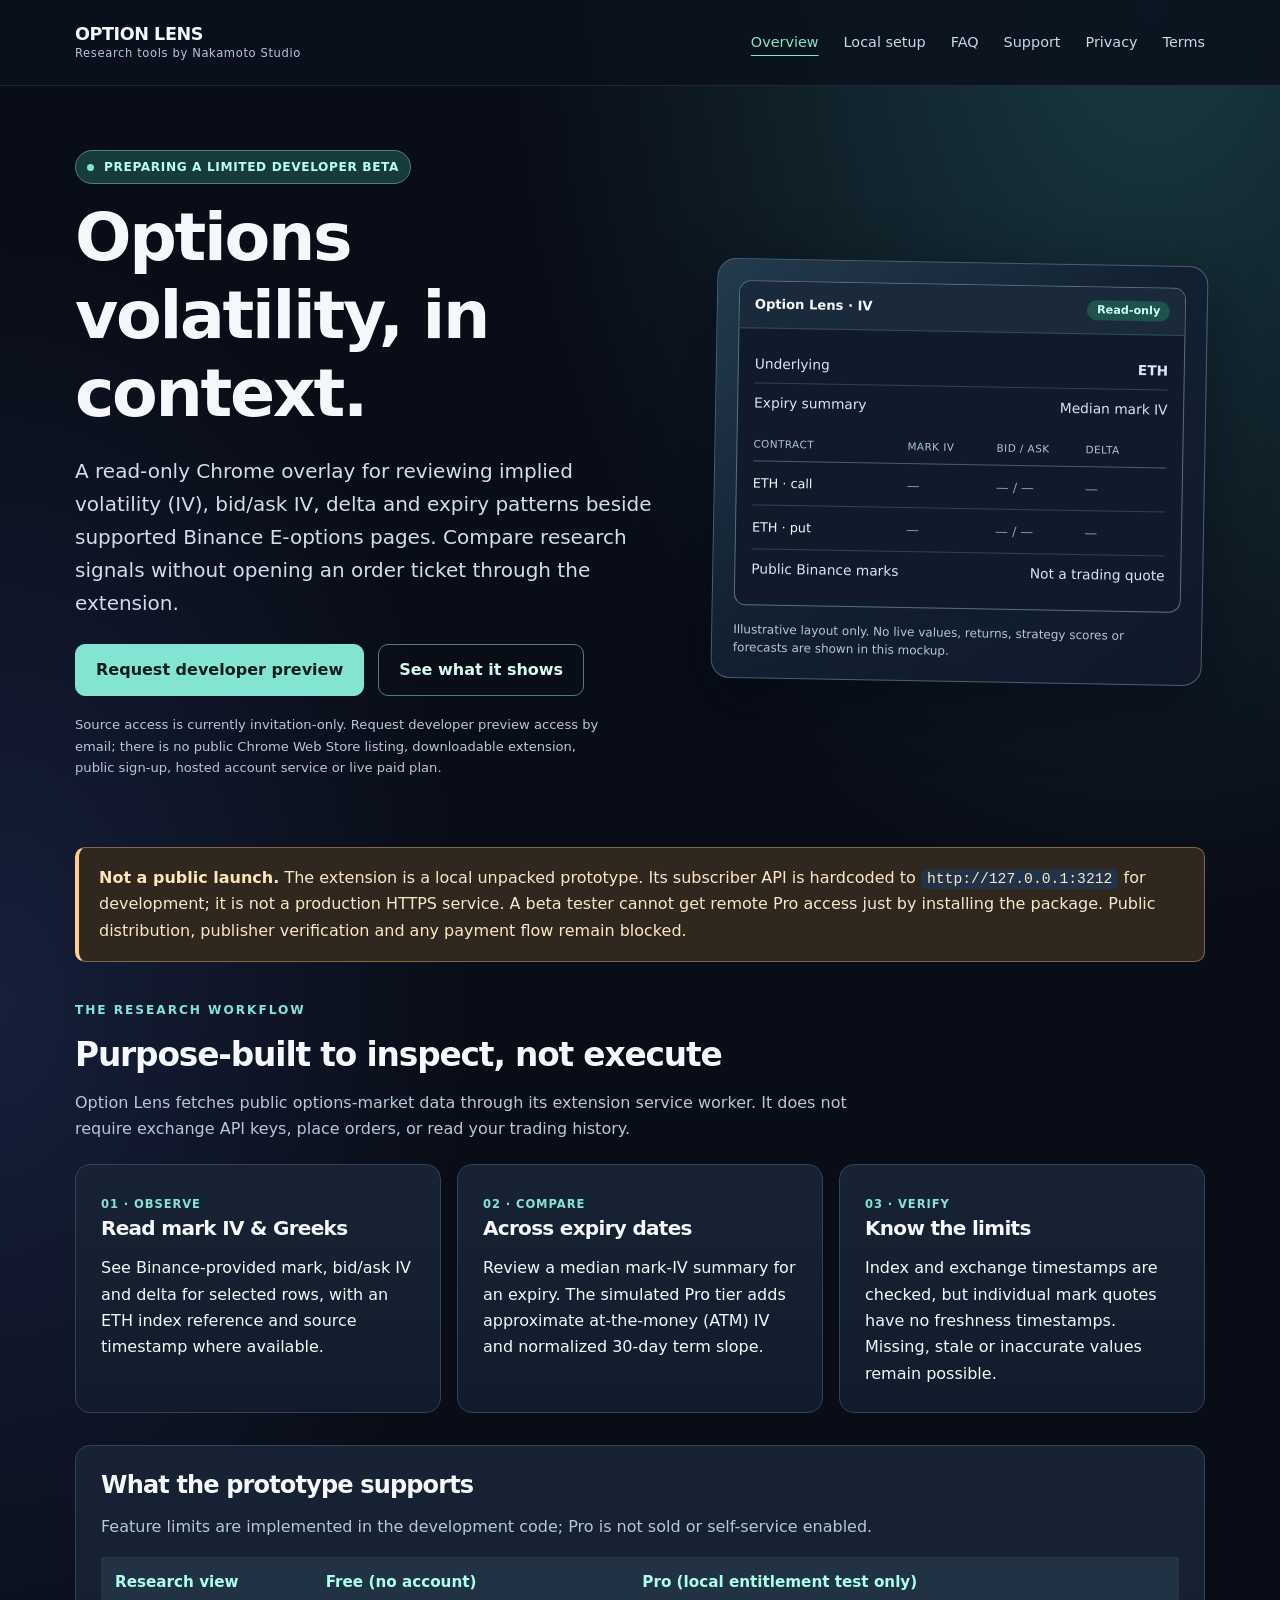
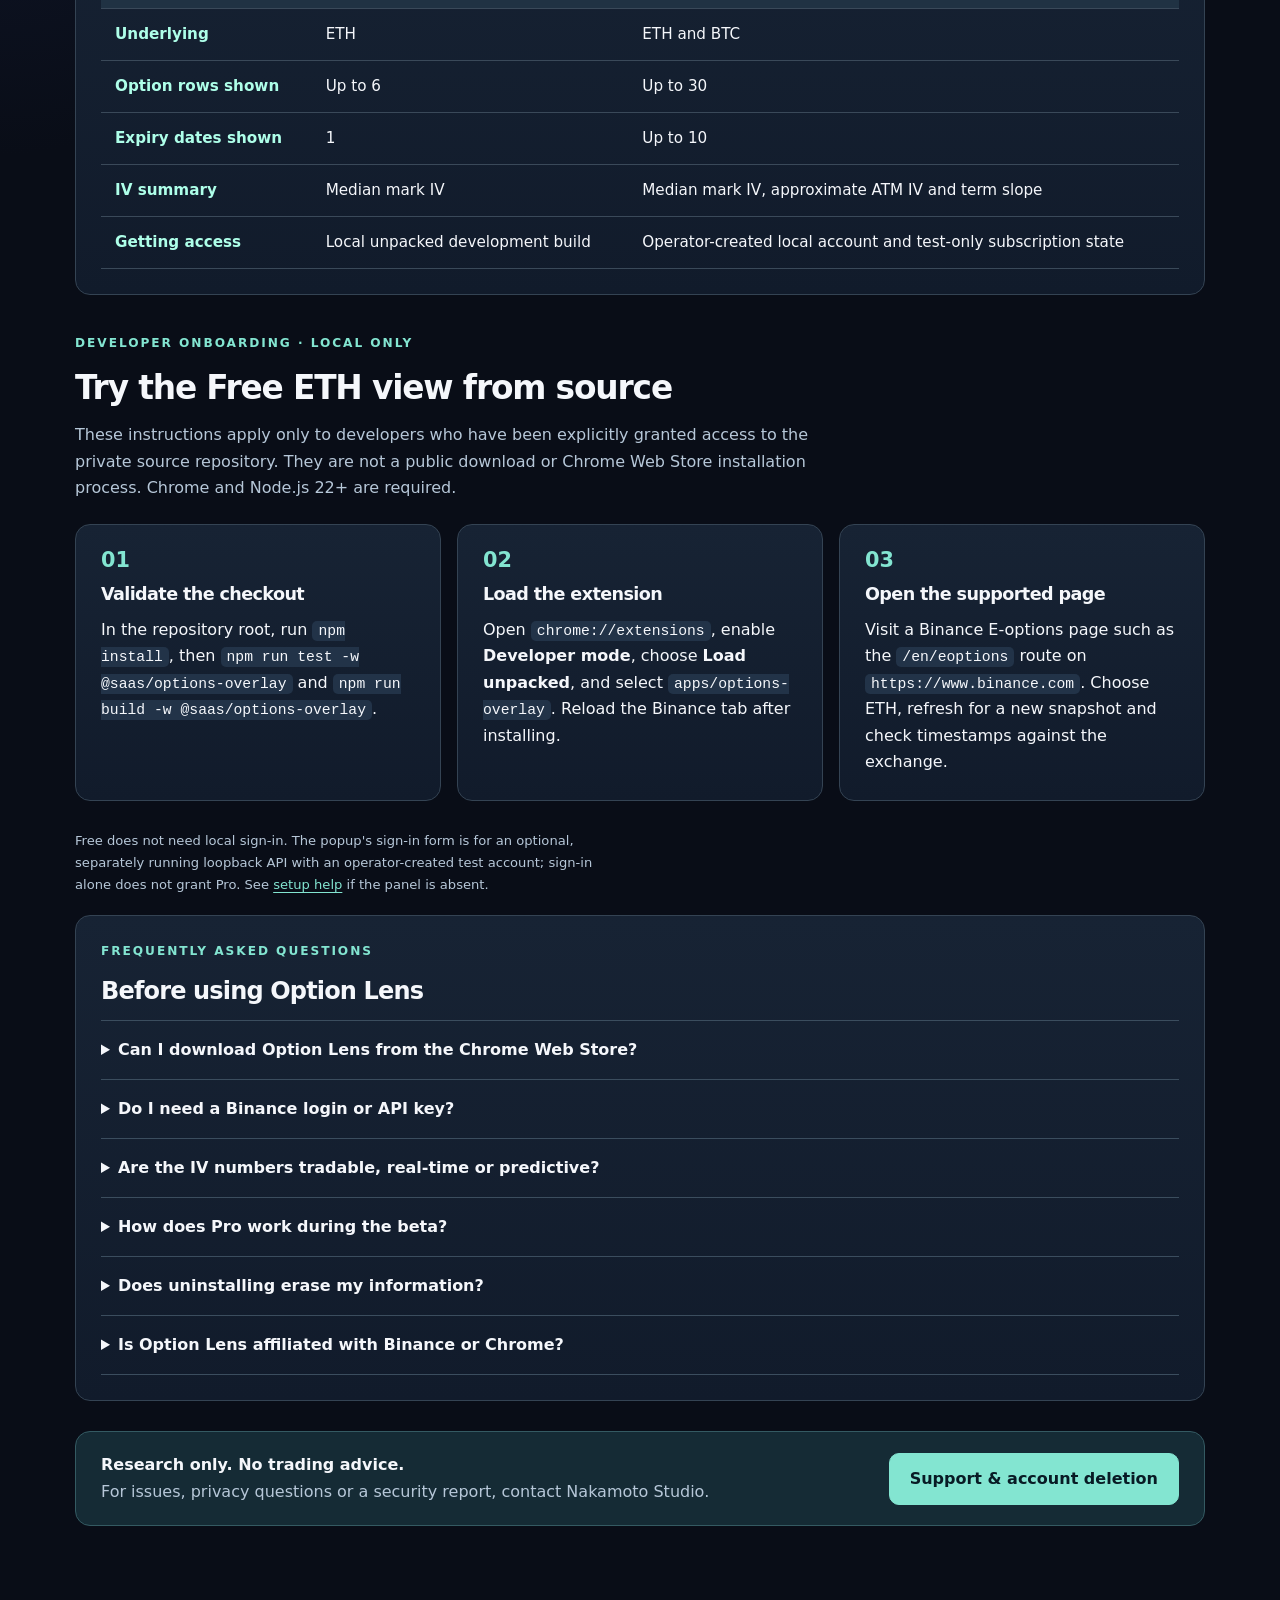
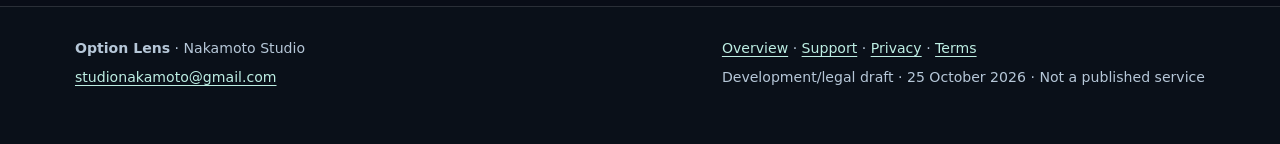
==== index.html @ 5a76d3b4 "site: publish Option Lens early developer beta preview" ====
<!doctype html>
<html lang="en">
<head>
  <meta charset="utf-8">
  <meta name="viewport" content="width=device-width, initial-scale=1">
  <meta name="robots" content="noindex,nofollow">
  <meta name="description" content="Option Lens development beta: read-only ETH and BTC options IV research overlay for supported Binance E-options pages. Not publicly released.">
  <meta name="theme-color" content="#090d17">
  <title>Option Lens — read-only options IV research | Nakamoto Studio</title>
  <link rel="stylesheet" href="./styles.css">
</head>
<body>
  <a class="skip" href="#content">Skip to content</a>
  <header class="top"><div class="wrap">
    <a class="brand" href="./index.html">OPTION LENS <small>Research tools by Nakamoto Studio</small></a>
    <nav aria-label="Main navigation">
      <a href="./index.html" aria-current="page">Overview</a>
      <a href="./index.html#setup">Local setup</a>
      <a href="./index.html#faq">FAQ</a>
      <a href="./support.html">Support</a>
      <a href="./privacy.html">Privacy</a>
      <a href="./terms.html">Terms</a>
    </nav>
  </div></header>
  <main id="content" class="wrap">
    <section class="hero" aria-label="Option Lens overview">
      <div class="hero-copy">
        <span class="eyebrow">Preparing a limited developer beta</span>
        <h1>Options volatility, in context.</h1>
        <p class="lead">A read-only Chrome overlay for reviewing implied volatility (IV), bid/ask IV, delta and expiry patterns beside supported Binance E-options pages. Compare research signals without opening an order ticket through the extension.</p>
        <div class="hero-actions">
          <a class="action" href="mailto:studionakamoto@gmail.com?subject=Option%20Lens%20beta%20access">Request developer preview</a>
          <a class="action action-secondary" href="#features">See what it shows</a>
        </div>
        <p class="fineprint">Source access is currently invitation-only. Request developer preview access by email; there is no public Chrome Web Store listing, downloadable extension, public sign-up, hosted account service or live paid plan.</p>
      </div>
      <figure class="preview" aria-label="Illustrative sketch of the Option Lens overlay, with no live prices">
        <div class="preview-window">
          <div class="preview-bar"><span>Option Lens · IV</span><span class="preview-pill">Read-only</span></div>
          <div class="preview-inside">
            <div class="preview-row"><span>Underlying</span><strong>ETH</strong></div>
            <div class="preview-row"><span>Expiry summary</span><span>Median mark IV</span></div>
            <div class="preview-header"><span>Contract</span><span>Mark IV</span><span>Bid / Ask</span><span>Delta</span></div>
            <div class="preview-grid"><span>ETH · call</span><span>—</span><span>— / —</span><span>—</span></div>
            <div class="preview-grid"><span>ETH · put</span><span>—</span><span>— / —</span><span>—</span></div>
            <div class="preview-row"><span>Public Binance marks</span><span>Not a trading quote</span></div>
          </div>
        </div>
        <figcaption>Illustrative layout only. No live values, returns, strategy scores or forecasts are shown in this mockup.</figcaption>
      </figure>
    </section>

    <aside class="notice" aria-label="Beta availability">
      <p><strong>Not a public launch.</strong> The extension is a local unpacked prototype. Its subscriber API is hardcoded to <code>http://127.0.0.1:3212</code> for development; it is not a production HTTPS service. A beta tester cannot get remote Pro access just by installing the package. Public distribution, publisher verification and any payment flow remain blocked.</p>
    </aside>

    <section id="features" aria-labelledby="features-title">
      <div class="section-head">
        <p class="kicker">The research workflow</p>
        <h2 id="features-title">Purpose-built to inspect, not execute</h2>
        <p>Option Lens fetches public options-market data through its extension service worker. It does not require exchange API keys, place orders, or read your trading history.</p>
      </div>
      <div class="grid">
        <article class="panel"><span class="panel-mark">01 · Observe</span><h2>Read mark IV &amp; Greeks</h2><p>See Binance-provided mark, bid/ask IV and delta for selected rows, with an ETH index reference and source timestamp where available.</p></article>
        <article class="panel"><span class="panel-mark">02 · Compare</span><h2>Across expiry dates</h2><p>Review a median mark-IV summary for an expiry. The simulated Pro tier adds approximate at-the-money (ATM) IV and normalized 30-day term slope.</p></article>
        <article class="panel"><span class="panel-mark">03 · Verify</span><h2>Know the limits</h2><p>Index and exchange timestamps are checked, but individual mark quotes have no freshness timestamps. Missing, stale or inaccurate values remain possible.</p></article>
      </div>
    </section>

    <section class="block" aria-labelledby="tiers-title">
      <h2 id="tiers-title">What the prototype supports</h2>
      <p class="muted">Feature limits are implemented in the development code; Pro is not sold or self-service enabled.</p>
      <div class="table-scroll"><table>
        <thead><tr><th scope="col">Research view</th><th scope="col">Free (no account)</th><th scope="col">Pro (local entitlement test only)</th></tr></thead>
        <tbody>
          <tr><th scope="row">Underlying</th><td>ETH</td><td>ETH and BTC</td></tr>
          <tr><th scope="row">Option rows shown</th><td>Up to 6</td><td>Up to 30</td></tr>
          <tr><th scope="row">Expiry dates shown</th><td>1</td><td>Up to 10</td></tr>
          <tr><th scope="row">IV summary</th><td>Median mark IV</td><td>Median mark IV, approximate ATM IV and term slope</td></tr>
          <tr><th scope="row">Getting access</th><td>Local unpacked development build</td><td>Operator-created local account and test-only subscription state</td></tr>
        </tbody>
      </table></div>
    </section>

    <section id="setup" aria-labelledby="setup-title">
      <div class="section-head">
        <p class="kicker">Developer onboarding · local only</p>
        <h2 id="setup-title">Try the Free ETH view from source</h2>
        <p>These instructions apply only to developers who have been explicitly granted access to the private source repository. They are not a public download or Chrome Web Store installation process. Chrome and Node.js 22+ are required.</p>
      </div>
      <div class="step-list">
        <div class="step"><h3>Validate the checkout</h3><p>In the repository root, run <code>npm install</code>, then <code>npm run test -w @saas/options-overlay</code> and <code>npm run build -w @saas/options-overlay</code>.</p></div>
        <div class="step"><h3>Load the extension</h3><p>Open <code>chrome://extensions</code>, enable <strong>Developer mode</strong>, choose <strong>Load unpacked</strong>, and select <code>apps/options-overlay</code>. Reload the Binance tab after installing.</p></div>
        <div class="step"><h3>Open the supported page</h3><p>Visit a Binance E-options page such as the <code>/en/eoptions</code> route on <code>https://www.binance.com</code>. Choose ETH, refresh for a new snapshot and check timestamps against the exchange.</p></div>
      </div>
      <p class="fineprint">Free does not need local sign-in. The popup's sign-in form is for an optional, separately running loopback API with an operator-created test account; sign-in alone does not grant Pro. See <a href="./support.html#setup-help">setup help</a> if the panel is absent.</p>
    </section>

    <section class="block faq" id="faq" aria-labelledby="faq-title">
      <p class="kicker">Frequently asked questions</p>
      <h2 id="faq-title">Before using Option Lens</h2>
      <details><summary>Can I download Option Lens from the Chrome Web Store?</summary><p>No. The current build is not approved, listed or distributed publicly. Local testing from the private repository is available only to invited developers; request access through the support email.</p></details>
      <details><summary>Do I need a Binance login or API key?</summary><p>No. The extension requests public market information from Binance. Do not give it passwords, API keys or trading credentials. Availability of the Binance page and market data depends on the provider and your region.</p></details>
      <details><summary>Are the IV numbers tradable, real-time or predictive?</summary><p>No. They are indicative analytics, not executable prices or forecasts. The public mark endpoint does not supply per-row quote timestamps; independently verify any values before making a financial decision.</p></details>
      <details><summary>How does Pro work during the beta?</summary><p>Pro is a simulated development entitlement controlled by a locally operated account API. There is no verified public registration, checkout, subscription price or remote access. An offline or expired entitlement falls back to Free.</p></details>
      <details><summary>Does uninstalling erase my information?</summary><p>Removing the extension clears its on-device extension data. It does not delete a separate operator-created backend account. See the <a href="./support.html#delete">privacy and deletion steps</a>.</p></details>
      <details><summary>Is Option Lens affiliated with Binance or Chrome?</summary><p>No. Option Lens is an independent Nakamoto Studio prototype, not endorsed or approved by Binance or Google. Follow provider terms and local laws.</p></details>
    </section>

    <div class="info-strip">
      <div><strong>Research only. No trading advice.</strong><p class="muted">For issues, privacy questions or a security report, contact Nakamoto Studio.</p></div>
      <a class="action" href="./support.html">Support &amp; account deletion</a>
    </div>
  </main>
  <footer><div class="wrap">
    <div><p><strong>Option Lens</strong> · Nakamoto Studio</p><p><a href="mailto:studionakamoto@gmail.com">studionakamoto@gmail.com</a></p></div>
    <div><p><a href="./index.html">Overview</a> · <a href="./support.html">Support</a> · <a href="./privacy.html">Privacy</a> · <a href="./terms.html">Terms</a></p><p>Development/legal draft · 25 October 2026 · Not a published service</p></div>
  </div></footer>
</body>
</html>
---- styles.css ----
:root{
  color-scheme:dark;
  --bg:#090d17;--surface:#111b2b;--surface-hi:#172537;--line:#344353;
  --text:#f5f7fb;--muted:#b6c7d8;--mint:#83e5d1;--mint-soft:#173a3b;
  --amber:#ffcf8a;--shadow:0 20px 64px #02071477;
}
*{box-sizing:border-box}
html{scroll-behavior:smooth}
body{margin:0;min-width:280px;background:radial-gradient(ellipse 55% 30% at 90% 0%,#193941 0%,transparent 90%),radial-gradient(ellipse 40% 25% at 0% 30%,#161f3b 0%,transparent 90%),var(--bg);color:var(--text);font:16px/1.65 system-ui,-apple-system,"Segoe UI",sans-serif}
a{color:var(--mint);text-underline-offset:3px}
a:hover{color:#c7fff0}
a:focus-visible,button:focus-visible,summary:focus-visible{outline:3px solid var(--amber);outline-offset:4px}
.skip{position:absolute;left:-9999px;top:12px;z-index:100;background:white;color:#061525;padding:9px 14px}
.skip:focus{left:12px}
.wrap{width:min(100% - 48px,1130px);margin-inline:auto}
.top{border-bottom:1px solid #ffffff18;background:#0a111cdd}
.top .wrap{display:flex;align-items:center;justify-content:space-between;gap:28px;min-height:85px;padding-block:14px}
.brand{text-decoration:none;color:var(--text);font-weight:800;line-height:1.25;font-size:1.1rem;letter-spacing:-.025em}
.brand small{display:block;color:var(--muted);font-weight:450;font-size:.72rem;letter-spacing:.055em}
nav{display:flex;flex-wrap:wrap;align-items:center;gap:12px 25px;font-size:.9rem}
nav a{color:#c9d9e6;text-decoration:none}
nav a[aria-current=page]{color:var(--mint);text-decoration:underline;text-underline-offset:8px}
main{padding:54px 0 80px}
.kicker{color:var(--mint);font-size:.76rem;font-weight:800;letter-spacing:.16em;text-transform:uppercase}
h1,h2,h3{line-height:1.17;letter-spacing:-.035em}
h1{font-size:clamp(2.25rem,5.2vw,4.3rem);margin:15px 0 22px;max-width:17ch}
h2{font-size:clamp(1.45rem,2.7vw,2.05rem);margin:0 0 15px}
h3{font-size:1.1rem;margin:17px 0 8px}
p{margin:0 0 16px}
li{max-width:85ch}
li+li{margin-top:10px}
ul,ol{padding-left:25px}
.lead{font-size:clamp(1.06rem,1.8vw,1.25rem);color:#d0deea;max-width:68ch;line-height:1.65}
.muted,small{color:var(--muted)}
.eyebrow{display:inline-flex;align-items:center;gap:10px;padding:6px 11px;background:var(--mint-soft);border:1px solid #4d817c;border-radius:99px;color:#b9fff0;font-size:.76rem;font-weight:750;letter-spacing:.05em;text-transform:uppercase}
.eyebrow::before{content:"";height:7px;width:7px;border-radius:50%;background:var(--mint)}
.hero{display:grid;grid-template-columns:minmax(0,1.09fr) minmax(0,.91fr);align-items:center;gap:50px;padding:10px 0 30px}
.hero h1{max-width:14ch}
.hero-copy .lead{max-width:53ch}
.hero-actions{display:flex;gap:14px;align-items:center;flex-wrap:wrap;margin:24px 0 18px}
.action{display:inline-block;background:var(--mint);color:#081b25;text-decoration:none;font-weight:800;border-radius:10px;padding:12px 20px;border:1px solid var(--mint)}
.action:hover,.action:focus-visible{color:#081b25;background:#b5fff0}
.action-secondary{background:transparent;color:#d4fcef;border-color:#517e7c}
.action-secondary:hover,.action-secondary:focus-visible{color:#0a1b25}
.fineprint{color:var(--muted);font-size:.82rem;max-width:65ch}
.preview{margin:0;background:linear-gradient(140deg,#233b4d,#122031 48%,#10182a);padding:21px;border:1px solid #456075;border-radius:19px;box-shadow:var(--shadow);transform:rotate(1deg)}
.preview-window{border-radius:12px;border:1px solid #527188;background:#101a2a;overflow:hidden}
.preview-bar{display:flex;justify-content:space-between;align-items:center;gap:12px;background:#1b2a3b;border-bottom:1px solid #334a5f;padding:12px 15px;font-size:.82rem;font-weight:800}
.preview-pill{background:#1f514d;color:#c8fff2;border-radius:30px;padding:1px 10px;font-size:.7rem}
.preview-inside{padding:16px}
.preview-row{display:flex;justify-content:space-between;gap:10px;color:#d7e7f4;font-size:.86rem;padding:8px 0}
.preview-row+.preview-row{border-top:1px solid #304253}
.preview-header{display:grid;grid-template-columns:1.8fr repeat(3,1fr);gap:8px;font-size:.65rem;color:#adc7d9;text-transform:uppercase;letter-spacing:.045em;border-bottom:1px solid #416171;padding:13px 0 8px}
.preview-grid{display:grid;grid-template-columns:1.8fr repeat(3,1fr);gap:8px;font-size:.8rem;padding:11px 0;border-bottom:1px solid #304253}
.preview-grid span:not(:first-child){color:#86a7b9}
.preview figcaption{margin-top:15px;color:#b3c8d5;font-size:.75rem;line-height:1.5}
.notice{border:1px solid #806748;background:#30271e;border-left:4px solid var(--amber);color:#fbe6c9;border-radius:10px;padding:17px 20px;margin:22px 0 33px}
.notice p:last-child{margin-bottom:0}
.notice strong{color:#ffe6ba}
.section-head{max-width:76ch;margin:38px 0 22px}
.section-head p:last-child{color:var(--muted)}
.grid{display:grid;grid-template-columns:repeat(3,minmax(0,1fr));gap:16px;margin:22px 0 32px}
.grid.two{grid-template-columns:repeat(2,minmax(0,1fr))}
.panel,section.block,.step{background:linear-gradient(180deg,#172334,var(--surface));border:1px solid var(--line);border-radius:15px;padding:25px;min-width:0}
.panel h2{font-size:1.25rem}
.panel p:last-child,.step p:last-child,section.block p:last-child{margin-bottom:0}
.panel-mark{font-size:.72rem;letter-spacing:.08em;text-transform:uppercase;color:var(--mint);font-weight:800}
section.block{margin:20px 0}
section.block h2{font-size:1.5rem}
section.block h3{letter-spacing:-.01em}
table{width:100%;border-collapse:collapse;font-size:.95rem}
th,td{padding:13px 14px;text-align:left;border-bottom:1px solid #3a4959;vertical-align:top}
th{font-weight:750;color:#aeffe9}
thead{background:#203243}
.table-scroll{max-width:100%;overflow-x:auto}
.step-list{display:grid;grid-template-columns:repeat(3,minmax(0,1fr));gap:16px;counter-reset:steps;margin:22px 0 29px}
.step{counter-increment:steps}
.step:before{content:counter(steps,decimal-leading-zero);display:block;font-size:1.3rem;line-height:1;font-weight:800;color:var(--mint);margin-bottom:14px}
.step h3{margin:0 0 12px}
.faq details{padding:17px 0;border-top:1px solid #3b4d5e}
.faq details:last-child{border-bottom:1px solid #3b4d5e}
.faq summary{cursor:pointer;font-weight:750;line-height:1.5;padding-right:12px}
.faq details p{color:#cbdbea;padding-top:11px;margin:0}
.info-strip{display:flex;justify-content:space-between;align-items:center;gap:20px;flex-wrap:wrap;background:#152b35;border:1px solid #345a62;border-radius:15px;padding:20px 25px;margin-top:30px}
.info-strip p{margin:0}
.tag{display:inline-block;padding:3px 11px;border:1px solid #9b845e;color:var(--amber);border-radius:99px;font-size:.74rem;letter-spacing:.06em;font-weight:750;text-transform:uppercase;margin-bottom:12px}
code{background:#223348;border-radius:5px;padding:2px 6px;overflow-wrap:anywhere;font-size:.92em}
footer{border-top:1px solid #ffffff21;background:#0a1019;color:var(--muted);padding:30px 0 48px;font-size:.88rem}
footer .wrap{display:flex;justify-content:space-between;gap:12px 40px;flex-wrap:wrap}
footer p{margin:0 0 6px}
footer a{color:#bdeee3}
:target{scroll-margin-top:20px}
@media(max-width:880px){
  .hero{grid-template-columns:1fr;gap:26px}
  .hero h1{max-width:18ch}
  .preview{max-width:650px;transform:none}
  .grid,.step-list{grid-template-columns:repeat(2,minmax(0,1fr))}
}
@media(max-width:620px){
  .wrap{width:min(100% - 32px,1130px)}
  main{padding:34px 0 58px}
  .top .wrap{align-items:flex-start;gap:15px}
  nav{width:100%;gap:10px 17px}
  .grid,.grid.two,.step-list{grid-template-columns:1fr}
  .panel,section.block,.step{padding:19px}
  .preview{padding:10px}
  .preview-inside{padding:11px}
  .preview-grid,.preview-header{font-size:.65rem}
  th,td{padding:10px}
}
@media(prefers-reduced-motion:reduce){html{scroll-behavior:auto}}
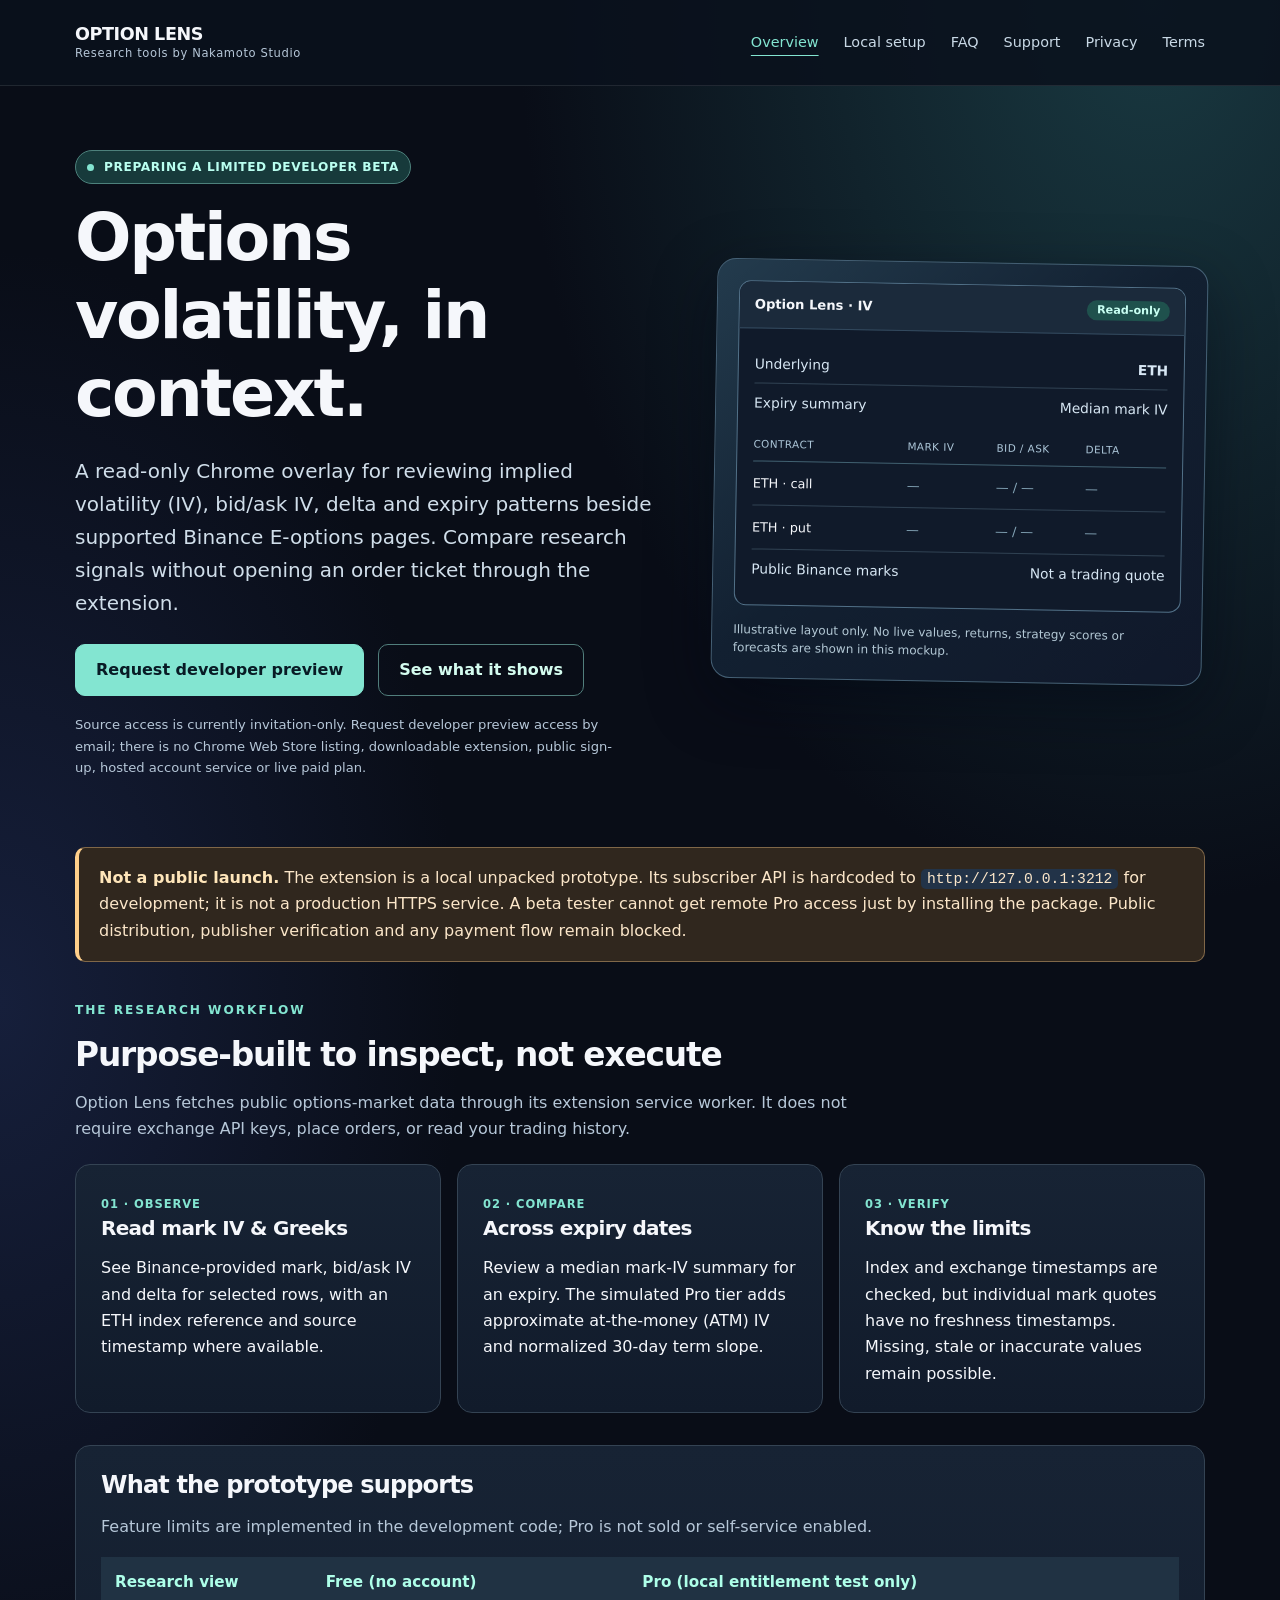
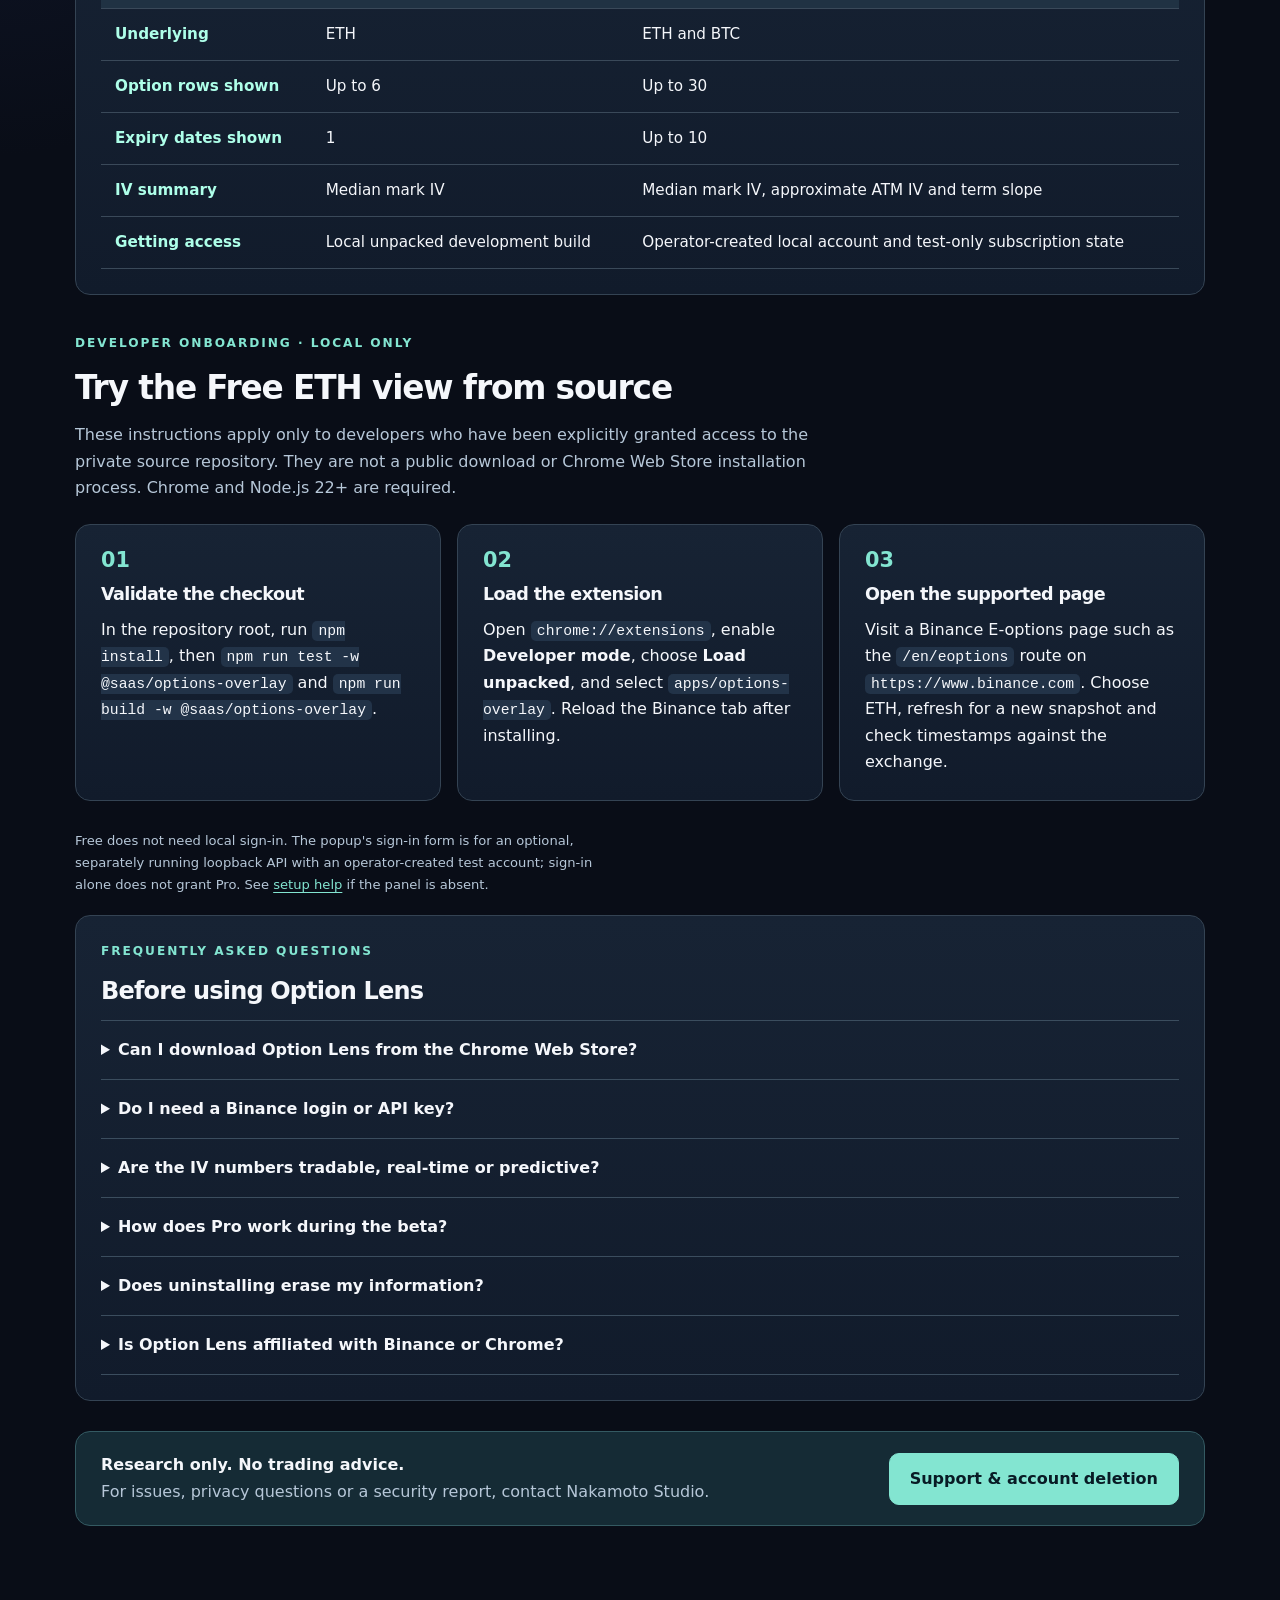
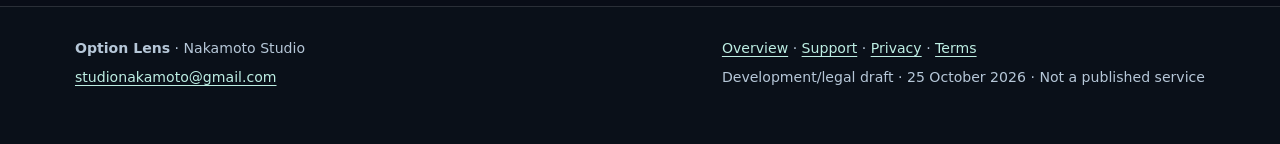
==== commit 6f982b95: "site: clarify developer preview invitation-only access" ====
--- a/index.html
+++ b/index.html
@@ -32,7 +32,7 @@
           <a class="action" href="mailto:studionakamoto@gmail.com?subject=Option%20Lens%20beta%20access">Request developer preview</a>
           <a class="action action-secondary" href="#features">See what it shows</a>
         </div>
-        <p class="fineprint">Source access is currently invitation-only. Request developer preview access by email; there is no public Chrome Web Store listing, downloadable extension, public sign-up, hosted account service or live paid plan.</p>
+        <p class="fineprint">Source access is currently invitation-only. Request developer preview access by email; there is no Chrome Web Store listing, downloadable extension, public sign-up, hosted account service or live paid plan.</p>
       </div>
       <figure class="preview" aria-label="Illustrative sketch of the Option Lens overlay, with no live prices">
         <div class="preview-window">
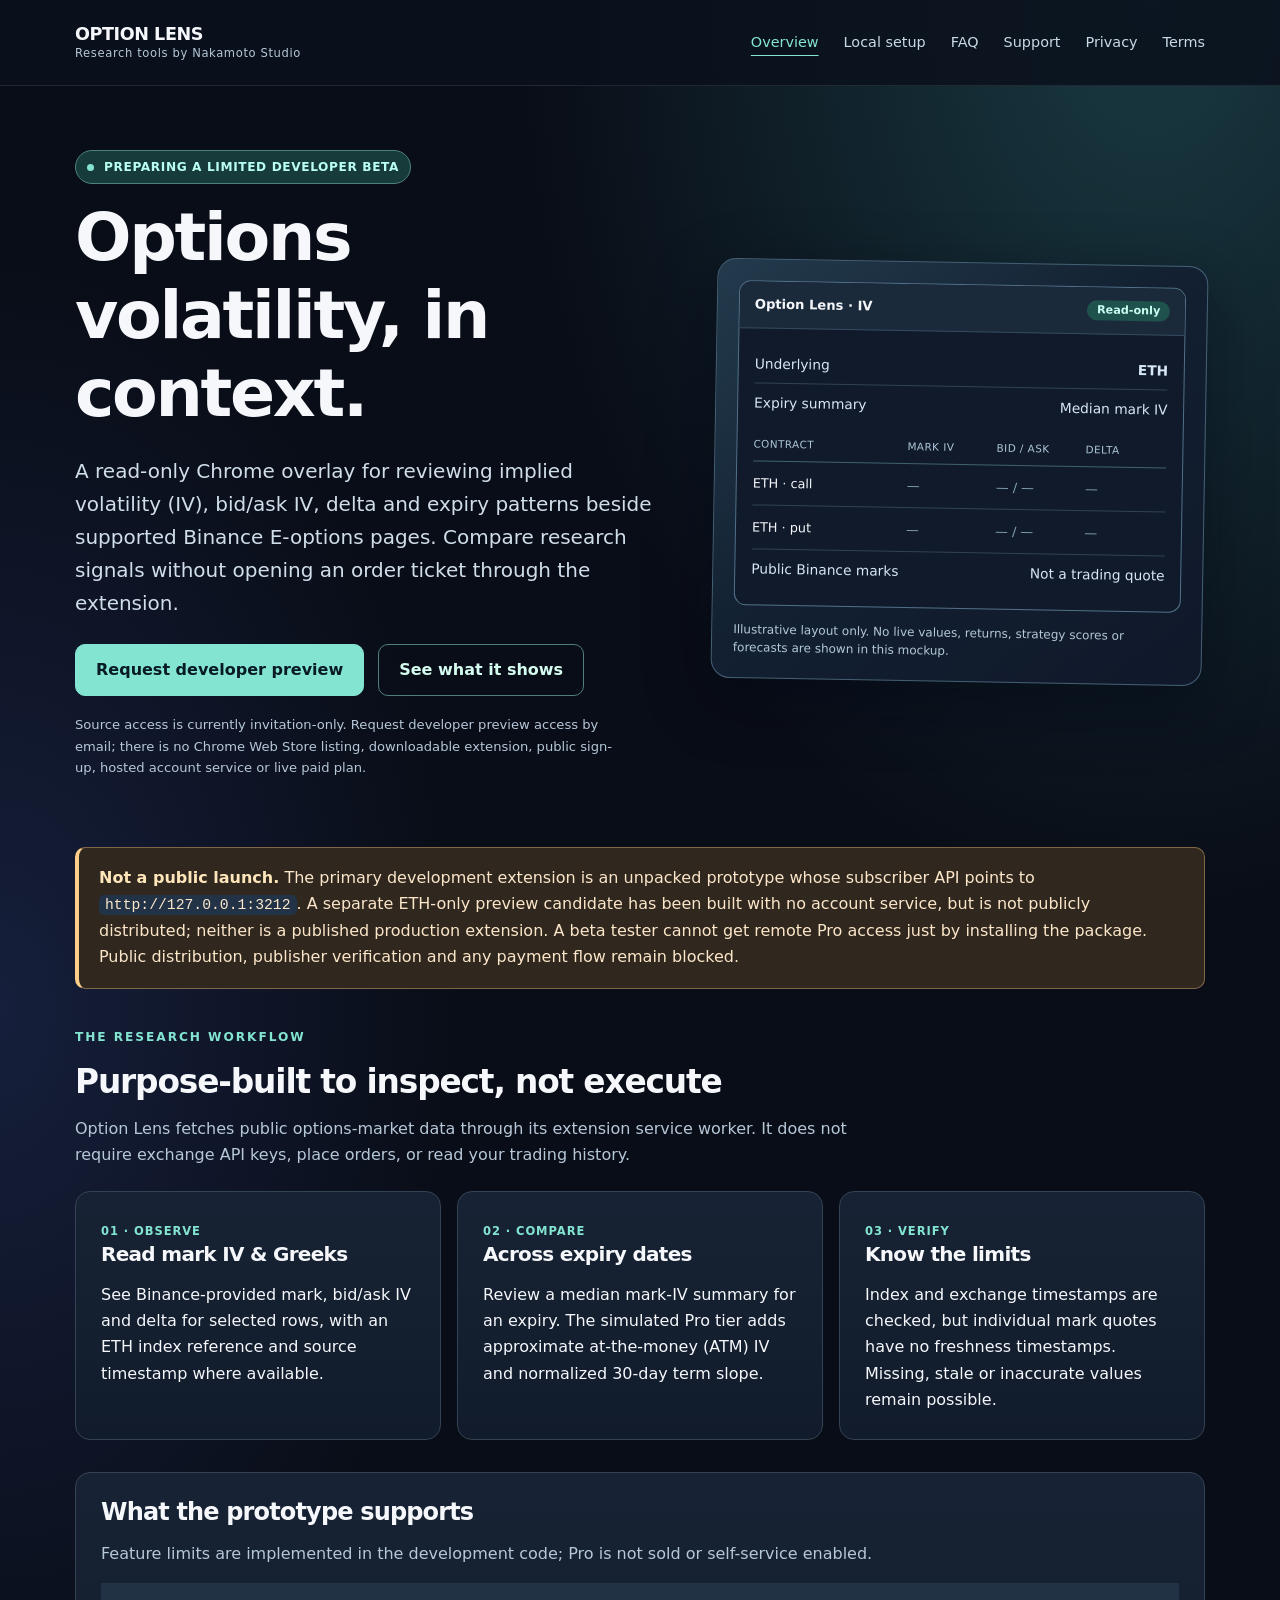
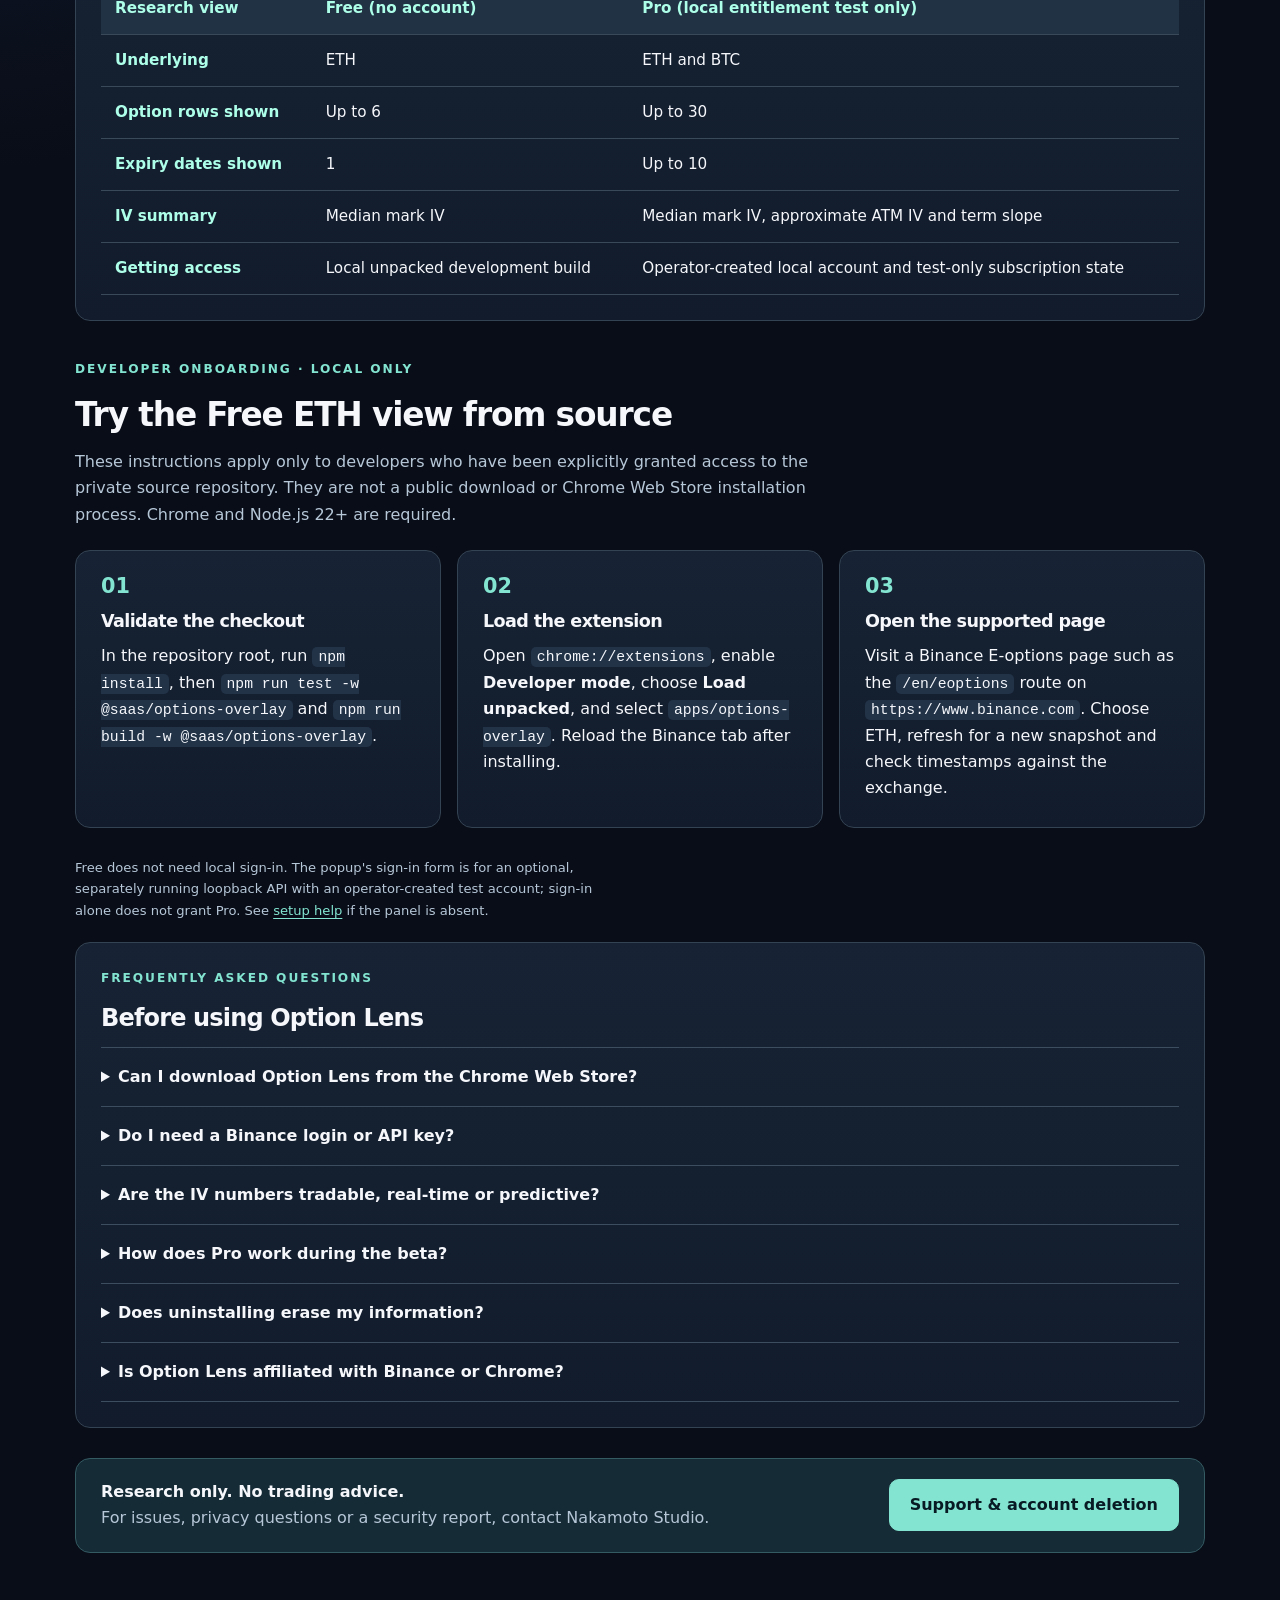
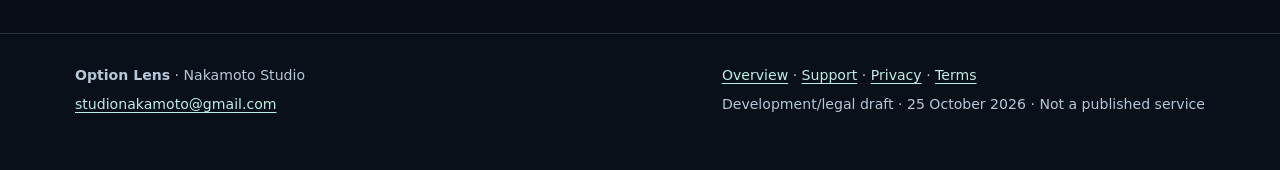
==== commit 18703536: "site: clarify internal ETH-only candidate versus developer prototype" ====
--- a/index.html
+++ b/index.html
@@ -51,7 +51,7 @@
     </section>
 
     <aside class="notice" aria-label="Beta availability">
-      <p><strong>Not a public launch.</strong> The extension is a local unpacked prototype. Its subscriber API is hardcoded to <code>http://127.0.0.1:3212</code> for development; it is not a production HTTPS service. A beta tester cannot get remote Pro access just by installing the package. Public distribution, publisher verification and any payment flow remain blocked.</p>
+      <p><strong>Not a public launch.</strong> The primary development extension is an unpacked prototype whose subscriber API points to <code>http://127.0.0.1:3212</code>. A separate ETH-only preview candidate has been built with no account service, but is not publicly distributed; neither is a published production extension. A beta tester cannot get remote Pro access just by installing the package. Public distribution, publisher verification and any payment flow remain blocked.</p>
     </aside>
 
     <section id="features" aria-labelledby="features-title">
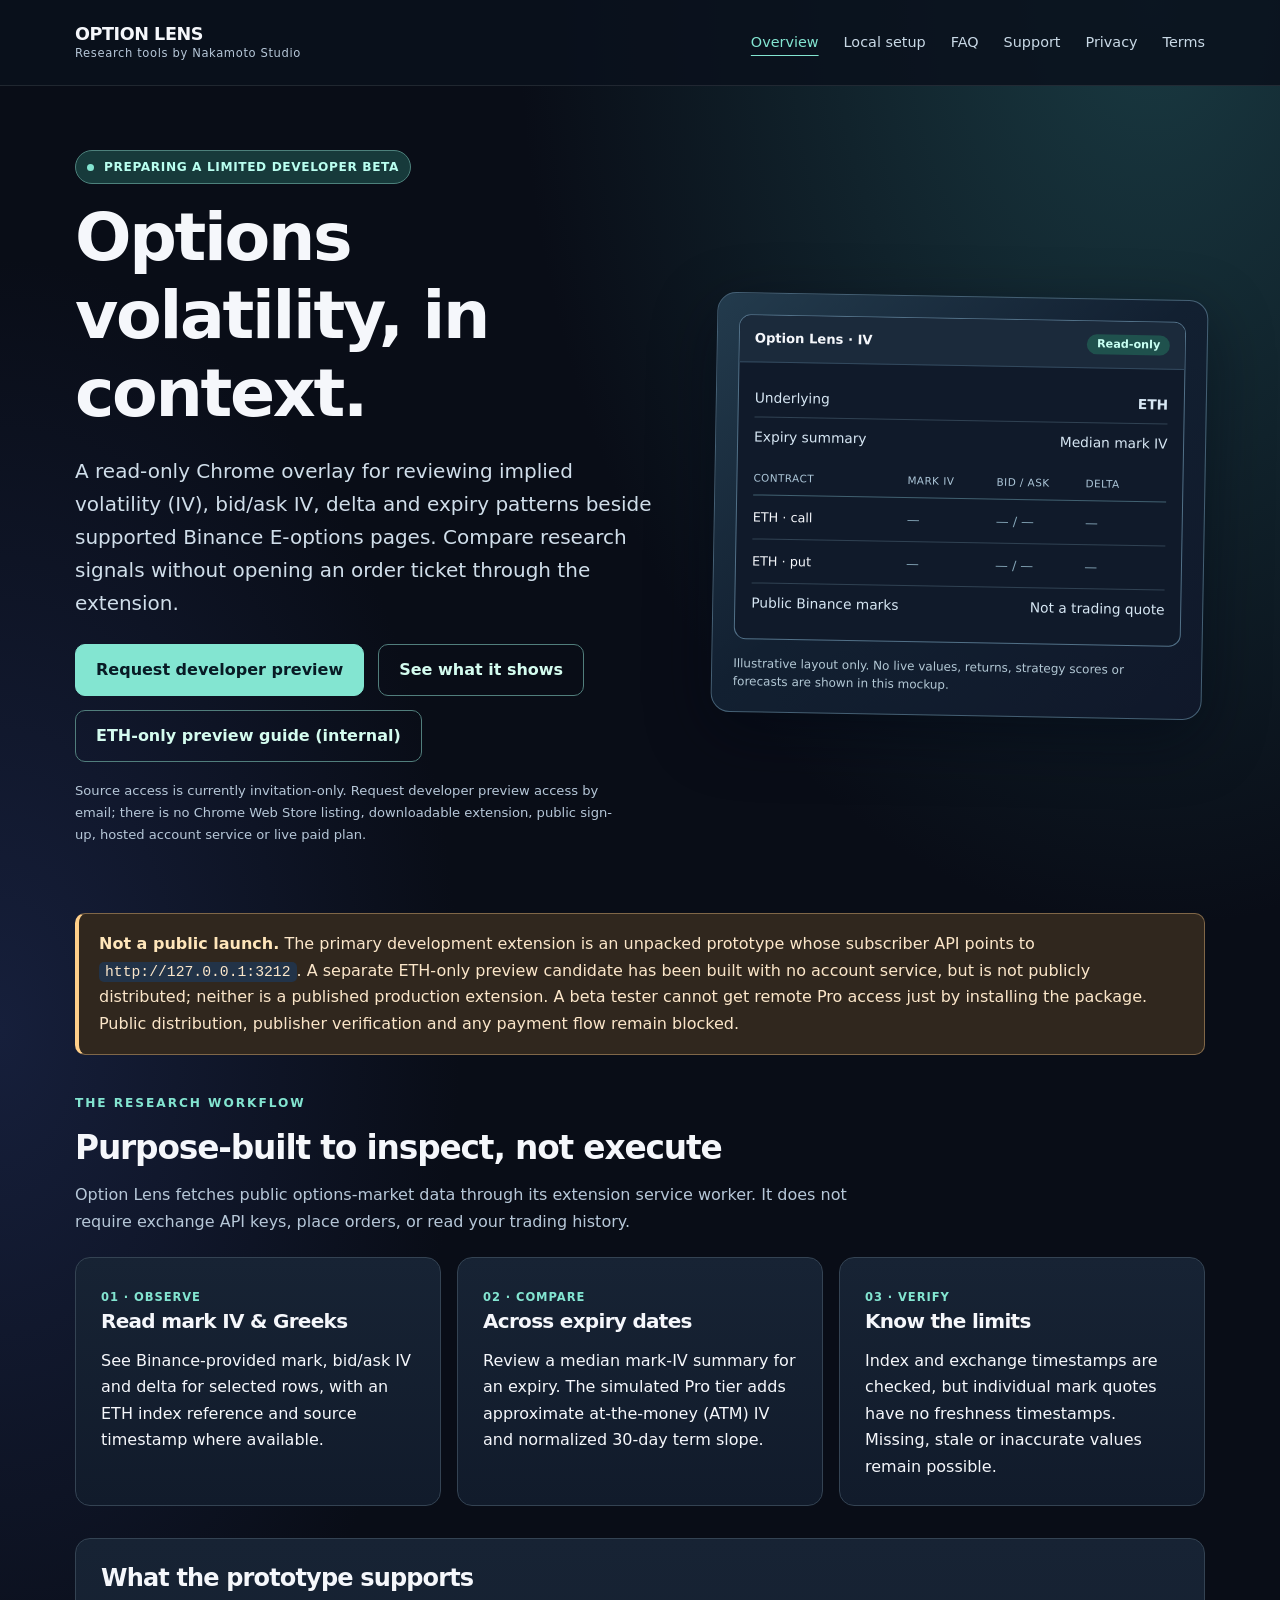
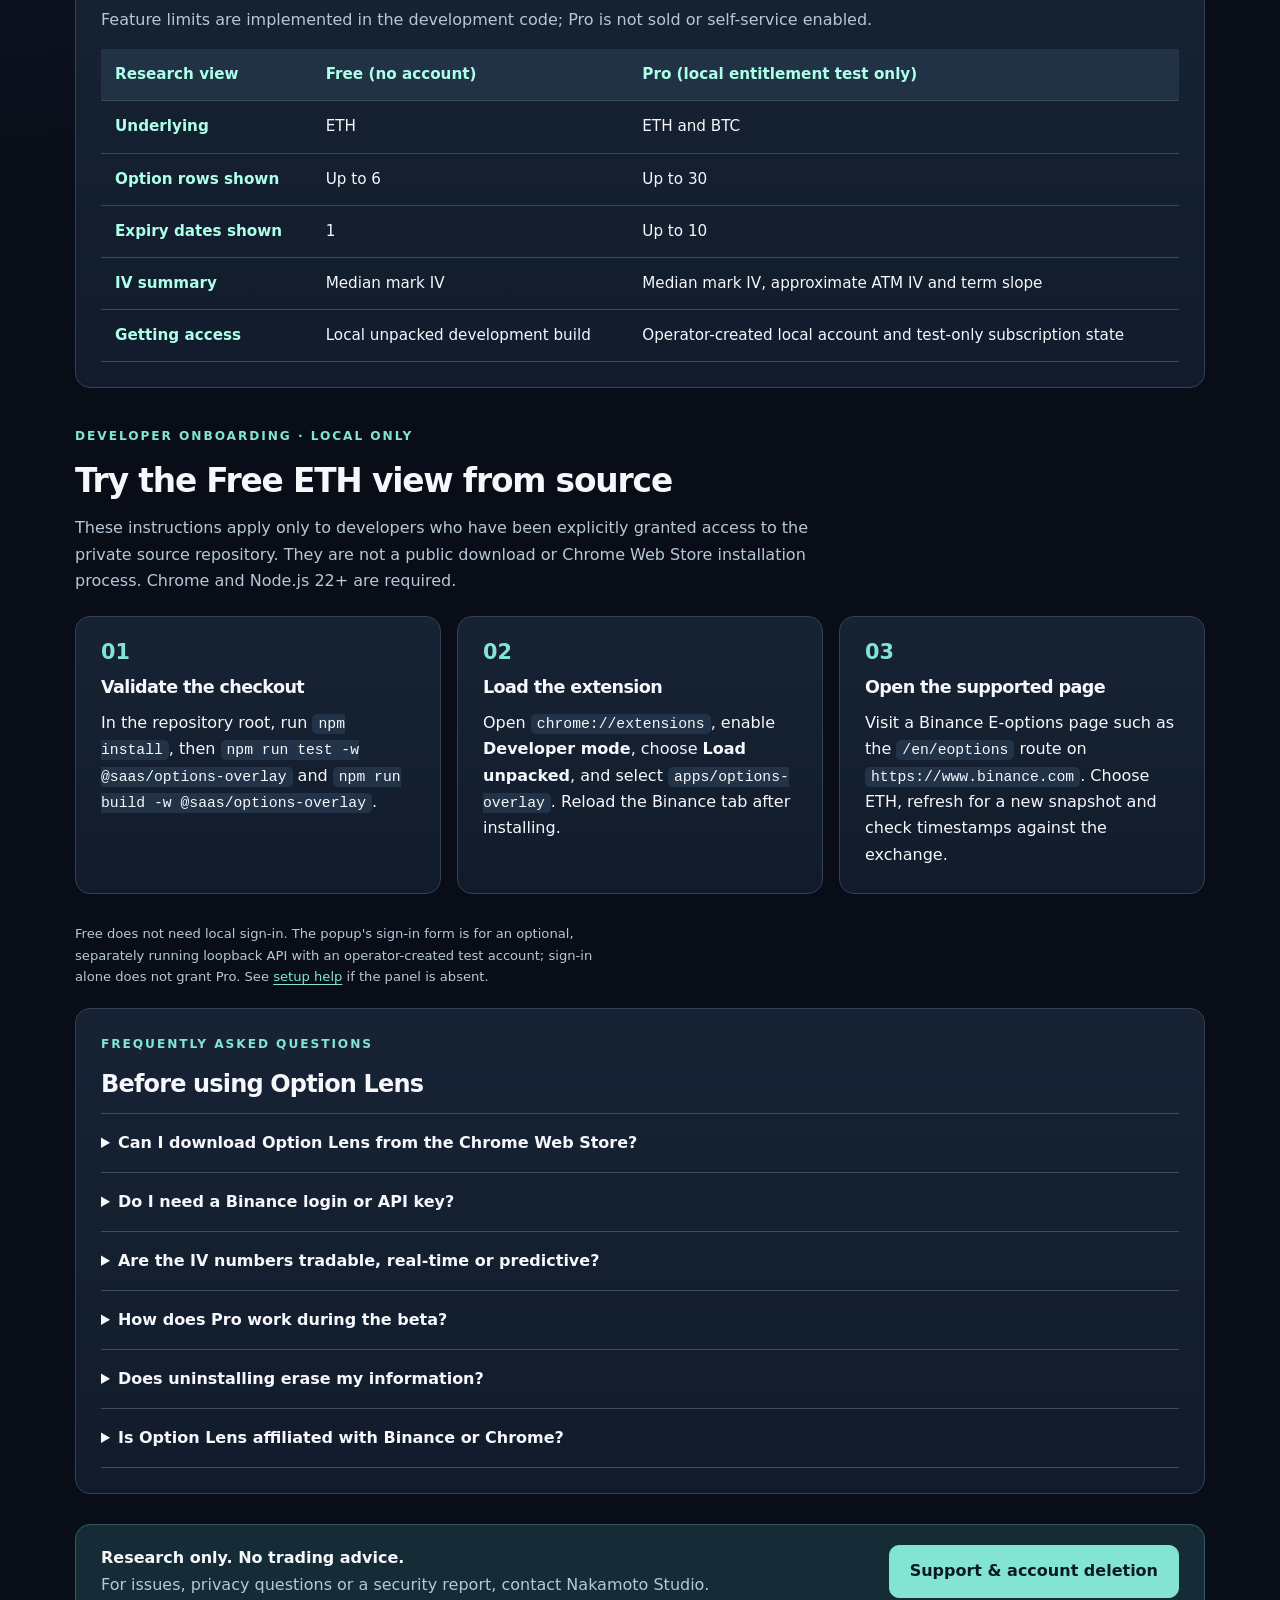
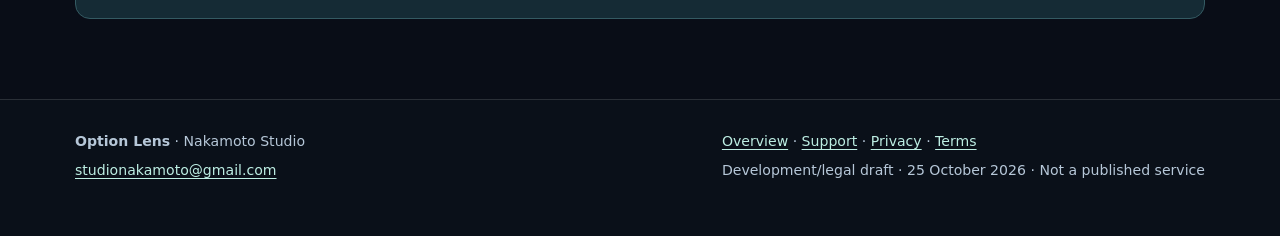
==== commit 44e76310: "site: add internal ETH-only beta guide without downloads" ====
--- a/index.html
+++ b/index.html
@@ -31,6 +31,7 @@
         <div class="hero-actions">
           <a class="action" href="mailto:studionakamoto@gmail.com?subject=Option%20Lens%20beta%20access">Request developer preview</a>
           <a class="action action-secondary" href="#features">See what it shows</a>
+          <a class="action action-secondary" href="./preview-guide.html">ETH-only preview guide (internal)</a>
         </div>
         <p class="fineprint">Source access is currently invitation-only. Request developer preview access by email; there is no Chrome Web Store listing, downloadable extension, public sign-up, hosted account service or live paid plan.</p>
       </div>
